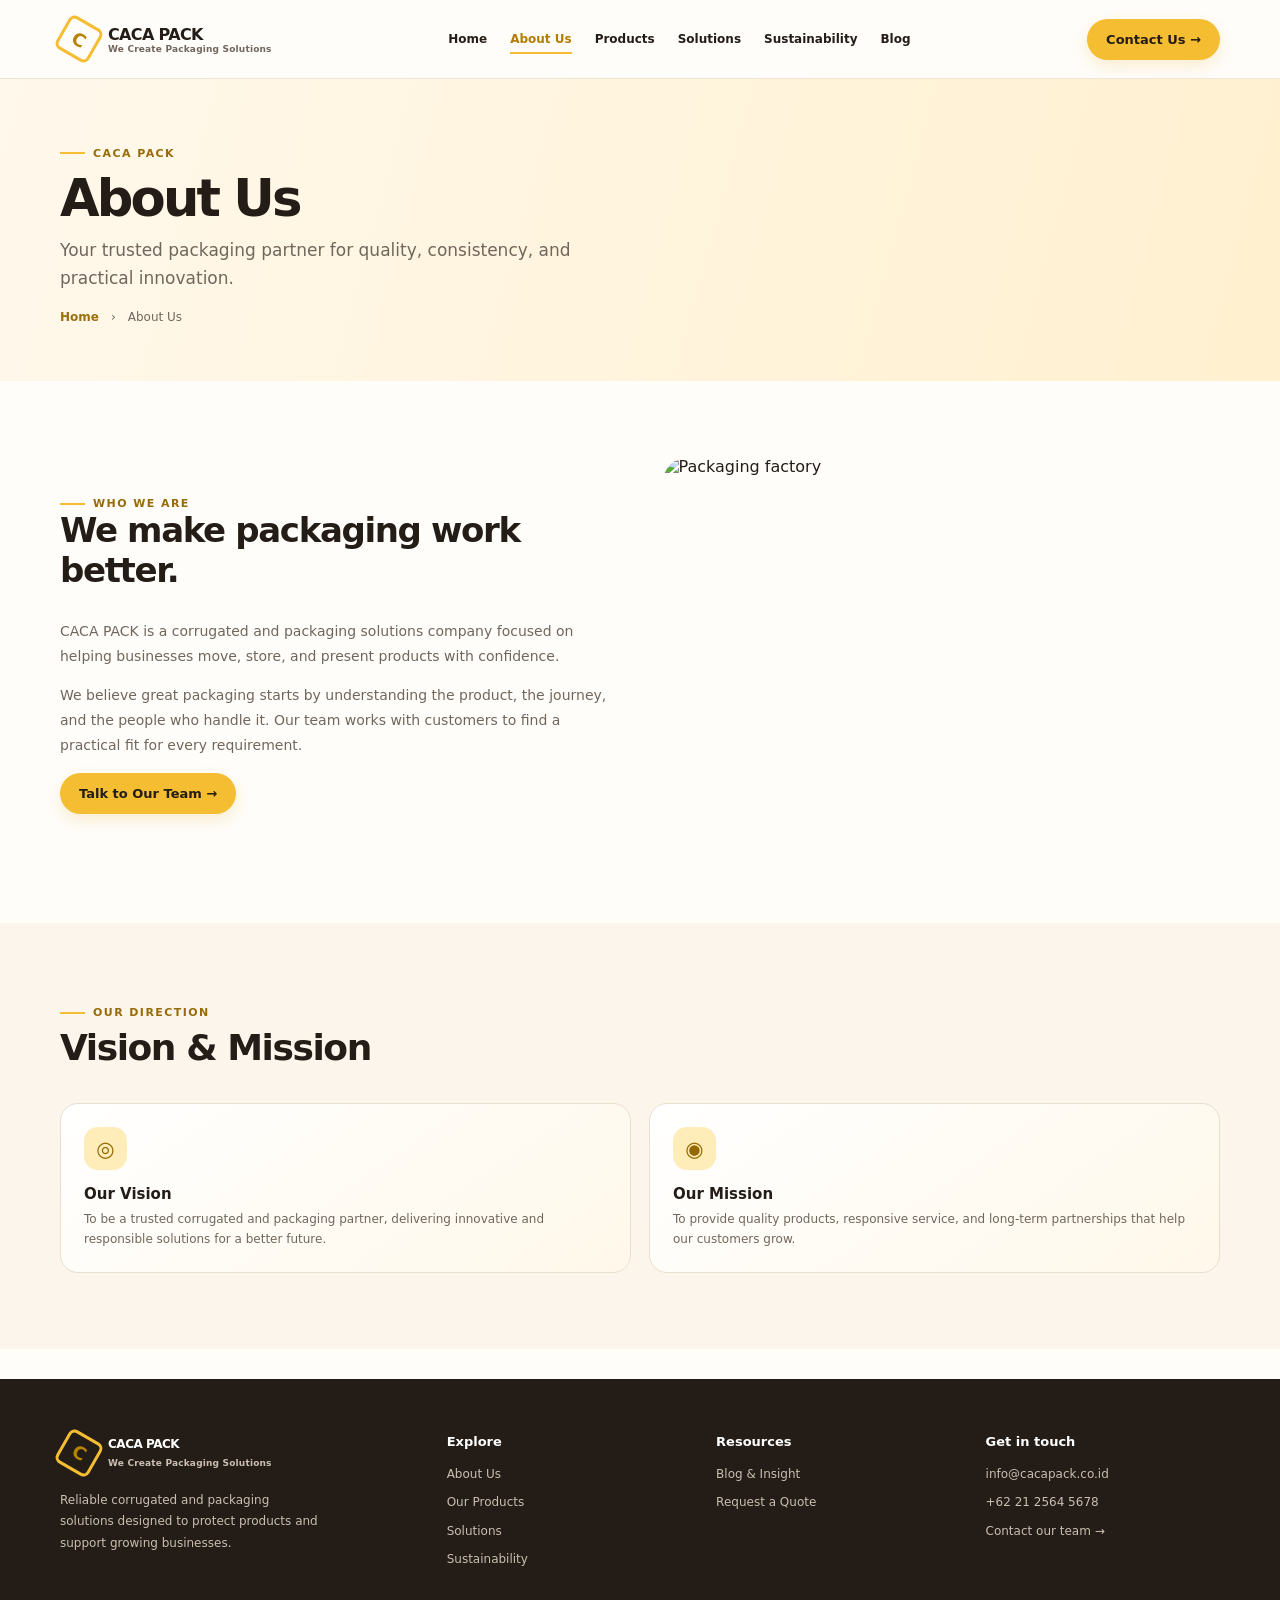
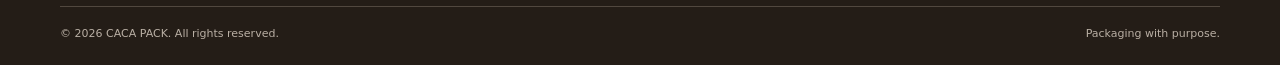
==== about.html @ b5a82221 "Add files via upload" ====
<!doctype html><html lang="en"><head><meta charset="utf-8"><meta name="viewport" content="width=device-width, initial-scale=1"><meta name="description" content="CACA PACK corrugated and packaging solutions"><title>About Us | CACA PACK</title><link rel="stylesheet" href="styles.css"></head><body><header><div class="container nav"><a class="brand" href="index.html"><span class="brand-mark">C</span><span>CACA PACK<small>We Create Packaging Solutions</small></span></a><button class="menu-toggle" aria-label="Open navigation" aria-expanded="false">☰</button><nav class="navlinks"><a href="index.html" class="">Home</a><a href="about.html" class="active">About Us</a><a href="products.html" class="">Products</a><a href="solutions.html" class="">Solutions</a><a href="sustainability.html" class="">Sustainability</a><a href="blog.html" class="">Blog</a></nav><a class="btn" href="contact.html">Contact Us →</a></div></header><section class="page-hero"><div class="container"><span class="eyebrow">CACA PACK</span><h1>About Us</h1><p class="lead">Your trusted packaging partner for quality, consistency, and practical innovation.</p><div class="crumb"><a href="index.html">Home</a>　›　About Us</div></div></section><main><section><div class="container split"><div class="copy"><span class="eyebrow">Who we are</span><h2>We make packaging work better.</h2><p>CACA PACK is a corrugated and packaging solutions company focused on helping businesses move, store, and present products with confidence.</p><p>We believe great packaging starts by understanding the product, the journey, and the people who handle it. Our team works with customers to find a practical fit for every requirement.</p><a class="btn" href="contact.html">Talk to Our Team →</a></div><div class="split-img"><img src="https://images.unsplash.com/photo-1567789884554-0b844b597180?auto=format&fit=crop&w=1100&q=85" alt="Packaging factory"></div></div></section><section style="background:var(--cream)"><div class="container"><div class="section-head"><div><span class="eyebrow">Our direction</span><h2>Vision & Mission</h2></div></div><div class="grid grid-2"><div class="icon-card"><div class="icon">◎</div><h3>Our Vision</h3><p>To be a trusted corrugated and packaging partner, delivering innovative and responsible solutions for a better future.</p></div><div class="icon-card"><div class="icon">◉</div><h3>Our Mission</h3><p>To provide quality products, responsive service, and long-term partnerships that help our customers grow.</p></div></div></div></section></main><footer><div class="container"><div class="footer-grid"><div><a class="brand" href="index.html"><span class="brand-mark">C</span><span style="color:white">CACA PACK<small style="color:#c9beb1">We Create Packaging Solutions</small></span></a><p style="max-width:260px;margin-top:18px">Reliable corrugated and packaging solutions designed to protect products and support growing businesses.</p></div><div><h4>Explore</h4><div class="footer-links"><a href="about.html">About Us</a><a href="products.html">Our Products</a><a href="solutions.html">Solutions</a><a href="sustainability.html">Sustainability</a></div></div><div><h4>Resources</h4><div class="footer-links"><a href="blog.html">Blog & Insight</a><a href="contact.html">Request a Quote</a></div></div><div><h4>Get in touch</h4><div class="footer-links"><a href="mailto:info@cacapack.co.id">info@cacapack.co.id</a><a href="tel:+622125645678">+62 21 2564 5678</a><a href="contact.html">Contact our team →</a></div></div></div><div class="copyright"><span>© <span data-year></span> CACA PACK. All rights reserved.</span><span>Packaging with purpose.</span></div></div></footer><script src="script.js"></script></body></html>
---- styles.css ----
:root{--ink:#241d17;--muted:#71665c;--gold:#f4bd32;--gold2:#ffe8a4;--cream:#fbf5eb;--line:#eadfce;--white:#fff;--shadow:0 14px 40px rgba(67,44,18,.09);--radius:22px}
*{box-sizing:border-box}html{scroll-behavior:smooth}body{margin:0;font-family:Inter,ui-sans-serif,system-ui,-apple-system,"Segoe UI",sans-serif;color:var(--ink);background:#fffdfa}a{color:inherit;text-decoration:none}img{max-width:100%;display:block}.container{width:min(1160px,calc(100% - 40px));margin:auto}
header{position:sticky;top:0;z-index:20;background:rgba(255,253,250,.92);backdrop-filter:blur(14px);border-bottom:1px solid rgba(234,223,206,.8)}
.nav{height:78px;display:flex;align-items:center;justify-content:space-between;gap:24px}.brand{display:flex;align-items:center;gap:10px;font-weight:850;letter-spacing:-.04em}.brand-mark{width:38px;height:38px;border:3px solid var(--gold);transform:rotate(30deg);border-radius:7px;display:grid;place-items:center;color:#b78300;font-size:18px}.brand small{display:block;font-size:9px;letter-spacing:.02em;color:var(--muted);font-weight:600}.navlinks{display:flex;align-items:center;gap:23px;font-size:12px;font-weight:700}.navlinks a{padding:10px 0;position:relative}.navlinks a.active,.navlinks a:hover{color:#b27d00}.navlinks a.active:after{content:"";height:2px;background:var(--gold);position:absolute;bottom:2px;left:0;right:0}.btn{display:inline-flex;align-items:center;justify-content:center;gap:9px;padding:13px 19px;border-radius:999px;background:var(--gold);font-size:13px;font-weight:800;border:0;cursor:pointer;transition:.2s;box-shadow:0 6px 16px rgba(220,158,13,.18)}.btn:hover{transform:translateY(-2px);background:#ffca45}.btn.dark{background:var(--ink);color:#fff}.btn.outline{background:#fff;border:1px solid var(--line);box-shadow:none}.menu-toggle{display:none;background:none;border:0;font-size:25px}
.hero{position:relative;overflow:hidden;background:linear-gradient(110deg,#fffaf1 0%,#fff5df 56%,#f8dfaa 100%);border-radius:0 0 30px 30px}.hero-grid{min-height:450px;display:grid;grid-template-columns:1.05fr .95fr;align-items:center;gap:25px;padding:65px 0}.eyebrow{display:inline-flex;gap:8px;align-items:center;color:#986b08;font-size:11px;font-weight:850;text-transform:uppercase;letter-spacing:.13em}.eyebrow:before{content:"";width:25px;height:2px;background:var(--gold)}h1,h2,h3,p{margin-top:0}h1{font-size:clamp(38px,5vw,64px);line-height:1.02;letter-spacing:-.055em;margin:18px 0}h1 span{color:#d99b0c}.lead{font-size:17px;line-height:1.65;color:var(--muted);max-width:550px}.hero-actions{display:flex;gap:12px;flex-wrap:wrap;margin-top:28px}.hero-image{height:365px;border-radius:28px;overflow:hidden;box-shadow:var(--shadow);position:relative}.hero-image img{width:100%;height:100%;object-fit:cover}.hero-image:after{content:"";position:absolute;inset:0;background:linear-gradient(0deg,rgba(39,24,5,.16),transparent 50%)}
.page-hero{background:linear-gradient(105deg,#fff8eb,#fff0cf);padding:60px 0 55px;position:relative;overflow:hidden}.page-hero .container{position:relative;z-index:1}.page-hero h1{font-size:clamp(34px,4vw,52px);margin:12px 0}.crumb{font-size:12px;color:var(--muted)}.crumb a{color:#9b700e;font-weight:700}
section{padding:76px 0}.section-head{display:flex;align-items:end;justify-content:space-between;gap:20px;margin-bottom:27px}.section-head h2{font-size:clamp(26px,3vw,36px);letter-spacing:-.04em;margin:8px 0}.section-head p{color:var(--muted);margin:0;max-width:520px;line-height:1.6;font-size:14px}.grid{display:grid;gap:18px}.grid-4{grid-template-columns:repeat(4,1fr)}.grid-3{grid-template-columns:repeat(3,1fr)}.grid-2{grid-template-columns:repeat(2,1fr)}
.card{background:#fff;border:1px solid var(--line);border-radius:var(--radius);overflow:hidden;box-shadow:0 5px 20px rgba(67,44,18,.045);transition:.22s}.card:hover{transform:translateY(-4px);box-shadow:var(--shadow)}.card-img{height:180px;background:var(--cream);overflow:hidden}.card-img img{width:100%;height:100%;object-fit:cover;transition:transform .4s}.card:hover .card-img img{transform:scale(1.04)}.card-body{padding:20px}.card h3{font-size:17px;margin:0 0 8px}.card p{font-size:13px;line-height:1.65;color:var(--muted);margin:0}.icon-card{padding:23px;background:linear-gradient(145deg,#fff,#fff8ea);border:1px solid var(--line);border-radius:18px}.icon{width:43px;height:43px;border-radius:14px;background:#ffedb9;color:#946800;display:grid;place-items:center;font-size:21px;margin-bottom:15px}.icon-card h3{font-size:15px;margin-bottom:7px}.icon-card p{font-size:12px;color:var(--muted);line-height:1.6;margin:0}
.split{display:grid;grid-template-columns:1fr 1fr;gap:45px;align-items:center}.split-img{height:390px;border-radius:25px;overflow:hidden}.split-img img{width:100%;height:100%;object-fit:cover}.copy p{color:var(--muted);line-height:1.8;font-size:14px}.copy h2{font-size:34px;letter-spacing:-.04em}.feature-strip{background:linear-gradient(90deg,#fff7e6,#ffedc2);border:1px solid #f3dfb4;border-radius:22px;padding:23px;display:flex;align-items:center;justify-content:space-between;gap:20px;margin-top:28px}.feature-strip strong{font-size:16px}.feature-strip p{margin:5px 0 0;color:var(--muted);font-size:12px}
.pill{display:inline-block;padding:7px 11px;background:#fff1c9;color:#8b650c;border-radius:99px;font-size:10px;font-weight:800;letter-spacing:.04em}.check-list{display:grid;gap:15px;margin-top:24px}.check{display:flex;align-items:center;gap:12px;font-weight:750;font-size:14px}.check .icon{margin:0;width:38px;height:38px;flex:none}
.article-date{font-size:11px;color:#a57913;font-weight:800}.article-link{display:inline-flex;margin-top:15px;font-size:12px;font-weight:800;color:#a57913}
.form{display:grid;gap:13px}.form input,.form textarea,.form select{width:100%;border:1px solid var(--line);border-radius:12px;padding:14px 15px;font:inherit;font-size:13px;background:#fffdfa;outline:none}.form input:focus,.form textarea:focus{border-color:#dba51e;box-shadow:0 0 0 3px rgba(244,189,50,.15)}.form textarea{min-height:130px;resize:vertical}.form-note{font-size:12px;color:var(--muted);min-height:18px}
footer{background:#241d17;color:#fff;padding:55px 0 25px;margin-top:30px}.footer-grid{display:grid;grid-template-columns:1.5fr 1fr 1fr 1fr;gap:35px}.footer-grid p,.footer-grid a{color:#c9beb1;font-size:12px;line-height:1.8}.footer-grid h4{font-size:13px;margin:0 0 15px}.footer-links{display:grid;gap:7px}.copyright{border-top:1px solid #51483f;margin-top:35px;padding-top:20px;color:#b9afa4;font-size:11px;display:flex;justify-content:space-between;gap:20px}
.notice{padding:15px 18px;background:#fff8e7;border:1px solid #f2dfb3;border-radius:14px;color:#73530b;font-size:12px;line-height:1.6}
@media(max-width:900px){.navlinks{gap:13px}.grid-4{grid-template-columns:repeat(2,1fr)}.footer-grid{grid-template-columns:repeat(2,1fr)}}
@media(max-width:700px){.container{width:min(100% - 30px,560px)}.nav{height:68px}.menu-toggle{display:block}.navlinks{display:none;position:absolute;top:68px;left:0;right:0;padding:18px 22px 24px;background:#fffdfa;border-bottom:1px solid var(--line);box-shadow:var(--shadow);flex-direction:column;align-items:stretch;gap:5px}.navlinks.open{display:flex}.navlinks a{padding:11px 4px}.navlinks a.active:after{display:none}.nav .btn{display:none}.hero-grid{grid-template-columns:1fr;padding:48px 0 35px;gap:28px}.hero-image{height:260px}.lead{font-size:15px}.page-hero{padding:45px 0}.section-head{align-items:start;flex-direction:column}.split{grid-template-columns:1fr;gap:25px}.split-img{height:270px}.grid-3,.grid-2{grid-template-columns:1fr}.grid-4{gap:12px}.card-img{height:145px}.card-body{padding:15px}.feature-strip{align-items:flex-start;flex-direction:column}.footer-grid{grid-template-columns:1fr 1fr;gap:25px}.copyright{flex-direction:column}.copy h2{font-size:29px}}
@media(max-width:420px){.grid-4{grid-template-columns:1fr 1fr}.footer-grid{grid-template-columns:1fr 1fr}h1{font-size:39px}}
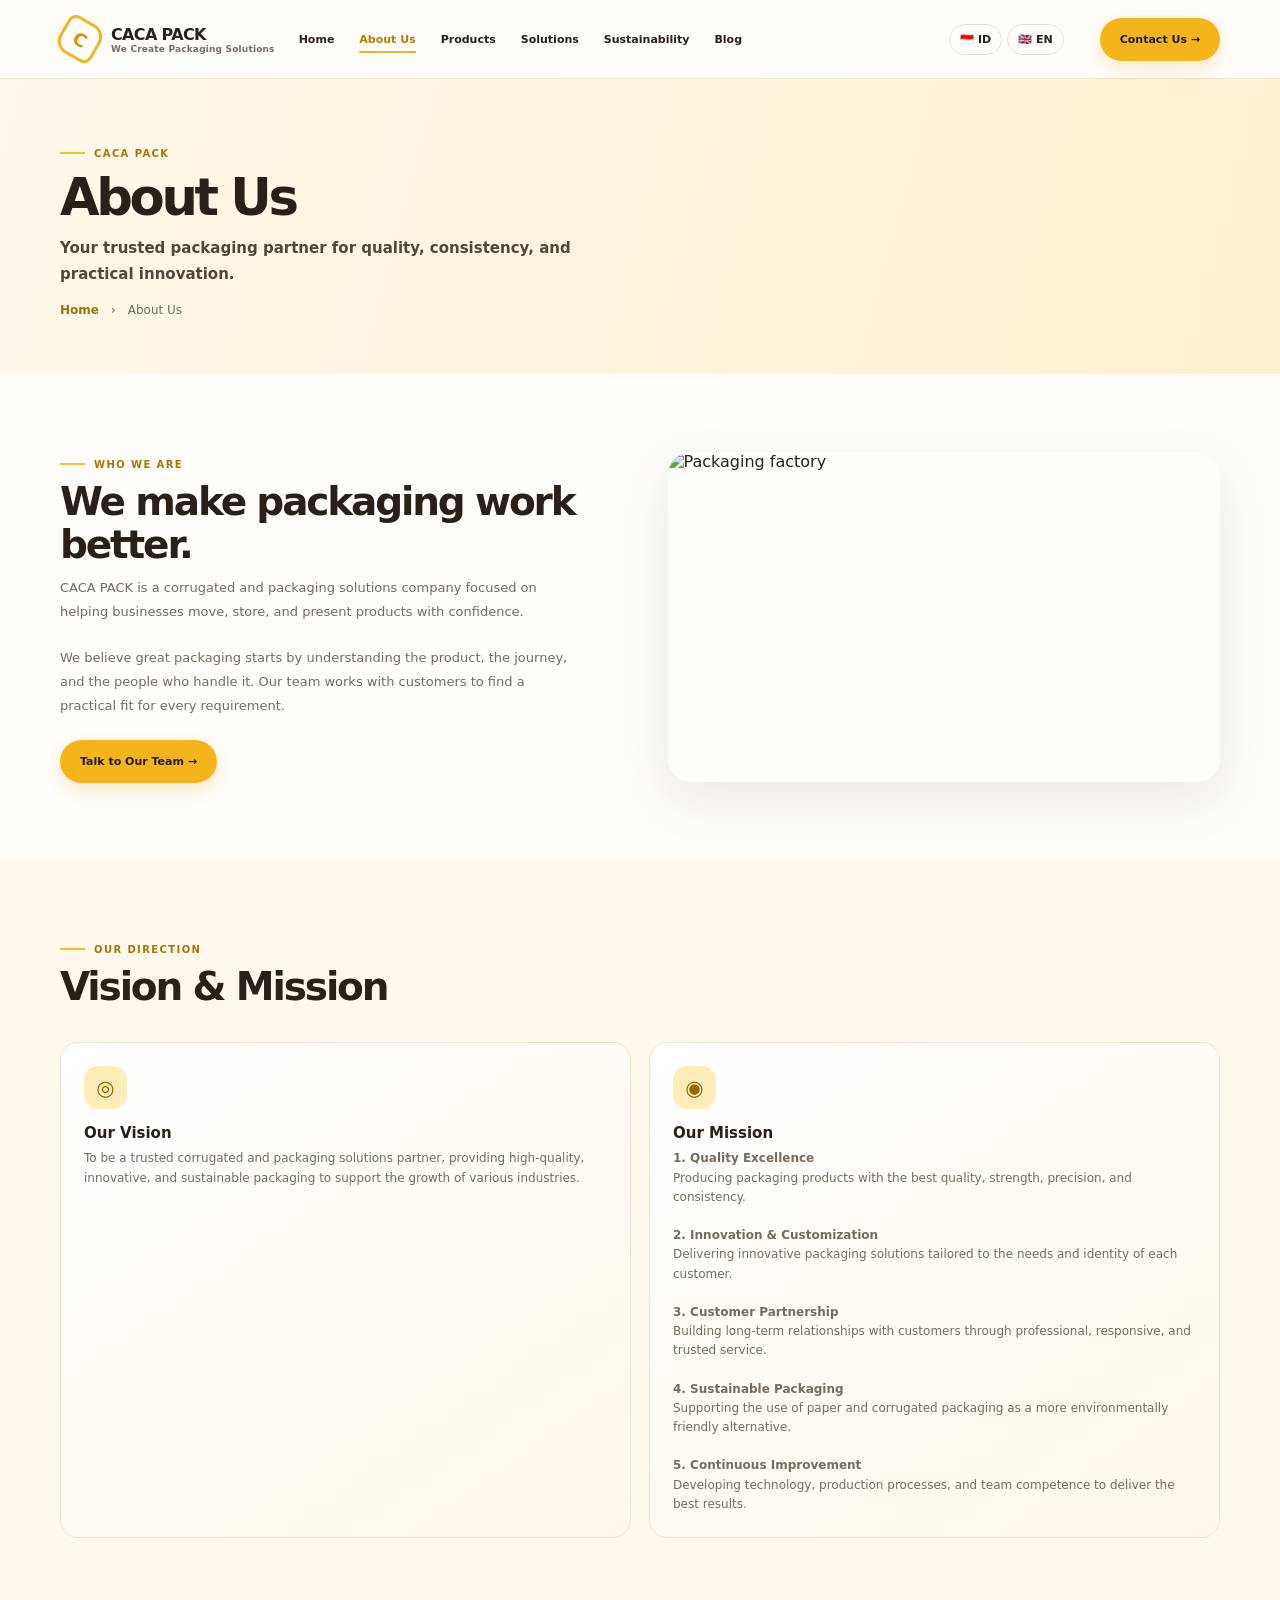
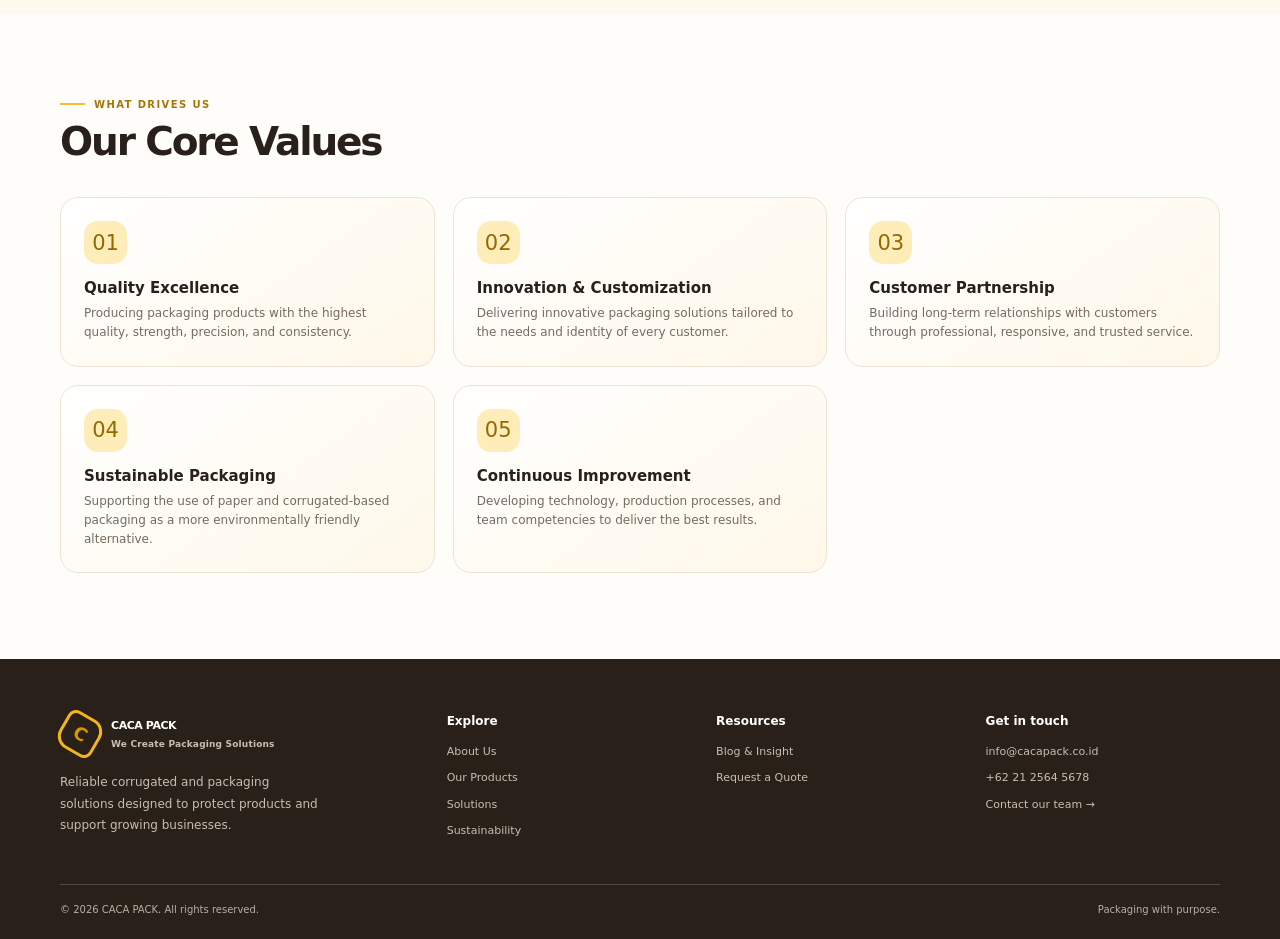
==== commit 15dd85fd: "Add files via upload" ====
--- a/about.html
+++ b/about.html
@@ -1 +1,181 @@
-<!doctype html><html lang="en"><head><meta charset="utf-8"><meta name="viewport" content="width=device-width, initial-scale=1"><meta name="description" content="CACA PACK corrugated and packaging solutions"><title>About Us | CACA PACK</title><link rel="stylesheet" href="styles.css"></head><body><header><div class="container nav"><a class="brand" href="index.html"><span class="brand-mark">C</span><span>CACA PACK<small>We Create Packaging Solutions</small></span></a><button class="menu-toggle" aria-label="Open navigation" aria-expanded="false">☰</button><nav class="navlinks"><a href="index.html" class="">Home</a><a href="about.html" class="active">About Us</a><a href="products.html" class="">Products</a><a href="solutions.html" class="">Solutions</a><a href="sustainability.html" class="">Sustainability</a><a href="blog.html" class="">Blog</a></nav><a class="btn" href="contact.html">Contact Us →</a></div></header><section class="page-hero"><div class="container"><span class="eyebrow">CACA PACK</span><h1>About Us</h1><p class="lead">Your trusted packaging partner for quality, consistency, and practical innovation.</p><div class="crumb"><a href="index.html">Home</a>　›　About Us</div></div></section><main><section><div class="container split"><div class="copy"><span class="eyebrow">Who we are</span><h2>We make packaging work better.</h2><p>CACA PACK is a corrugated and packaging solutions company focused on helping businesses move, store, and present products with confidence.</p><p>We believe great packaging starts by understanding the product, the journey, and the people who handle it. Our team works with customers to find a practical fit for every requirement.</p><a class="btn" href="contact.html">Talk to Our Team →</a></div><div class="split-img"><img src="https://images.unsplash.com/photo-1567789884554-0b844b597180?auto=format&fit=crop&w=1100&q=85" alt="Packaging factory"></div></div></section><section style="background:var(--cream)"><div class="container"><div class="section-head"><div><span class="eyebrow">Our direction</span><h2>Vision & Mission</h2></div></div><div class="grid grid-2"><div class="icon-card"><div class="icon">◎</div><h3>Our Vision</h3><p>To be a trusted corrugated and packaging partner, delivering innovative and responsible solutions for a better future.</p></div><div class="icon-card"><div class="icon">◉</div><h3>Our Mission</h3><p>To provide quality products, responsive service, and long-term partnerships that help our customers grow.</p></div></div></div></section></main><footer><div class="container"><div class="footer-grid"><div><a class="brand" href="index.html"><span class="brand-mark">C</span><span style="color:white">CACA PACK<small style="color:#c9beb1">We Create Packaging Solutions</small></span></a><p style="max-width:260px;margin-top:18px">Reliable corrugated and packaging solutions designed to protect products and support growing businesses.</p></div><div><h4>Explore</h4><div class="footer-links"><a href="about.html">About Us</a><a href="products.html">Our Products</a><a href="solutions.html">Solutions</a><a href="sustainability.html">Sustainability</a></div></div><div><h4>Resources</h4><div class="footer-links"><a href="blog.html">Blog & Insight</a><a href="contact.html">Request a Quote</a></div></div><div><h4>Get in touch</h4><div class="footer-links"><a href="mailto:info@cacapack.co.id">info@cacapack.co.id</a><a href="tel:+622125645678">+62 21 2564 5678</a><a href="contact.html">Contact our team →</a></div></div></div><div class="copyright"><span>© <span data-year></span> CACA PACK. All rights reserved.</span><span>Packaging with purpose.</span></div></div></footer><script src="script.js"></script></body></html>+<!doctype html>
+<html lang="en">
+<head>
+  <meta charset="utf-8">
+  <meta name="viewport" content="width=device-width, initial-scale=1">
+  <meta name="description" content="CACA PACK corrugated and packaging solutions">
+  <title>About Us | CACA PACK</title>
+  <link rel="stylesheet" href="styles.css">
+</head>
+<body>
+  <header>
+    <div class="container nav">
+      <a class="brand" href="index.html">
+        <span class="brand-mark">C</span>
+        <span>
+          CACA PACK
+          <small>We Create Packaging Solutions</small>
+        </span>
+      </a>
+      <button class="menu-toggle" aria-label="Open navigation" aria-expanded="false">☰</button>
+      <nav class="navlinks">
+        <a href="index.html" class="">Home</a>
+        <a href="about.html" class="active">About Us</a>
+        <a href="products.html" class="">Products</a>
+        <a href="solutions.html" class="">Solutions</a>
+        <a href="sustainability.html" class="">Sustainability</a>
+        <a href="blog.html" class="">Blog</a>
+      </nav>
+      <a class="btn" href="contact.html">Contact Us →</a>
+    </div>
+  </header>
+
+  <section class="page-hero">
+    <div class="container">
+      <span class="eyebrow">CACA PACK</span>
+      <h1>About Us</h1>
+      <p class="lead">Your trusted packaging partner for quality, consistency, and practical innovation.</p>
+      <div class="crumb">
+        <a href="index.html">Home</a>　›　About Us
+      </div>
+    </div>
+  </section>
+
+  <main>
+    <section>
+      <div class="container split">
+        <div class="copy">
+          <span class="eyebrow">Who we are</span>
+          <h2>We make packaging work better.</h2>
+          <p>CACA PACK is a corrugated and packaging solutions company focused on helping businesses move, store, and present products with confidence.</p>
+          <p>We believe great packaging starts by understanding the product, the journey, and the people who handle it. Our team works with customers to find a practical fit for every requirement.</p>
+          <a class="btn" href="contact.html">Talk to Our Team →</a>
+        </div>
+        <div class="split-img">
+          <img src="https://images.unsplash.com/photo-1567789884554-0b844b597180?auto=format&fit=crop&w=1100&q=85" alt="Packaging factory">
+        </div>
+      </div>
+    </section>
+
+    <section style="background:var(--cream)">
+      <div class="container">
+        <div class="section-head">
+          <div>
+            <span class="eyebrow">Our direction</span>
+            <h2>Vision & Mission</h2>
+          </div>
+        </div>
+        <div class="grid grid-2">
+          <div class="icon-card">
+            <div class="icon">◎</div>
+            <h3>Our Vision</h3>
+            <p>To be a trusted corrugated and packaging solutions partner, providing high-quality, innovative, and sustainable packaging to support the growth of various industries.</p>
+          </div>
+          <div class="icon-card">
+            <div class="icon">◉</div>
+            <h3>Our Mission</h3>
+            <p>
+            <strong>1. Quality Excellence</strong><br>
+            Producing packaging products with the best quality, strength, precision, and consistency.<br><br>
+            <strong>2. Innovation & Customization</strong><br>
+            Delivering innovative packaging solutions tailored to the needs and identity of each customer.<br><br>
+            <strong>3. Customer Partnership</strong><br>
+            Building long-term relationships with customers through professional, responsive, and trusted service.<br><br>
+            <strong>4. Sustainable Packaging</strong><br>
+            Supporting the use of paper and corrugated packaging as a more environmentally friendly alternative.<br><br>
+            <strong>5. Continuous Improvement</strong><br>
+            Developing technology, production processes, and team competence to deliver the best results.
+            </p>
+          </div>
+        </div>
+      </div>
+    </section>
+
+    <section>
+      <div class="container">
+        <div class="section-head">
+          <div>
+            <span class="eyebrow">What drives us</span>
+            <h2>Our Core Values</h2>
+          </div>
+        </div>
+        <div class="grid grid-3">
+          <div class="icon-card">
+            <div class="icon">01</div>
+            <h3>Quality Excellence</h3>
+            <p>Producing packaging products with the highest quality, strength, precision, and consistency.</p>
+          </div>
+          <div class="icon-card">
+            <div class="icon">02</div>
+            <h3>Innovation & Customization</h3>
+            <p>Delivering innovative packaging solutions tailored to the needs and identity of every customer.</p>
+          </div>
+          <div class="icon-card">
+            <div class="icon">03</div>
+            <h3>Customer Partnership</h3>
+            <p>Building long-term relationships with customers through professional, responsive, and trusted service.</p>
+          </div>
+          <div class="icon-card">
+            <div class="icon">04</div>
+            <h3>Sustainable Packaging</h3>
+            <p>Supporting the use of paper and corrugated-based packaging as a more environmentally friendly alternative.</p>
+          </div>
+          <div class="icon-card">
+            <div class="icon">05</div>
+            <h3>Continuous Improvement</h3>
+            <p>Developing technology, production processes, and team competencies to deliver the best results.</p>
+          </div>
+        </div>
+      </div>
+    </section>
+  </main>
+
+  <footer>
+    <div class="container">
+      <div class="footer-grid">
+        <div>
+          <a class="brand" href="index.html">
+            <span class="brand-mark">C</span>
+            <span style="color:white">
+              CACA PACK
+              <small style="color:#c9beb1">We Create Packaging Solutions</small>
+            </span>
+          </a>
+          <p style="max-width:260px;margin-top:18px">Reliable corrugated and packaging solutions designed to protect products and support growing businesses.</p>
+        </div>
+        <div>
+          <h4>Explore</h4>
+          <div class="footer-links">
+            <a href="about.html">About Us</a>
+            <a href="products.html">Our Products</a>
+            <a href="solutions.html">Solutions</a>
+            <a href="sustainability.html">Sustainability</a>
+          </div>
+        </div>
+        <div>
+          <h4>Resources</h4>
+          <div class="footer-links">
+            <a href="blog.html">Blog & Insight</a>
+            <a href="contact.html">Request a Quote</a>
+          </div>
+        </div>
+        <div>
+          <h4>Get in touch</h4>
+          <div class="footer-links">
+            <a href="mailto:info@cacapack.co.id">info@cacapack.co.id</a>
+            <a href="tel:+622125645678">+62 21 2564 5678</a>
+            <a href="contact.html">Contact our team →</a>
+          </div>
+        </div>
+      </div>
+      <div class="copyright">
+        <span>© <span data-year></span> CACA PACK. All rights reserved.</span>
+        <span>Packaging with purpose.</span>
+      </div>
+    </div>
+  </footer>
+
+  <script src="script.js"></script>
+  <script src="language.js"></script>
+</body>
+</html>
--- a/styles.css
+++ b/styles.css
@@ -16,3 +16,217 @@
 @media(max-width:900px){.navlinks{gap:13px}.grid-4{grid-template-columns:repeat(2,1fr)}.footer-grid{grid-template-columns:repeat(2,1fr)}}
 @media(max-width:700px){.container{width:min(100% - 30px,560px)}.nav{height:68px}.menu-toggle{display:block}.navlinks{display:none;position:absolute;top:68px;left:0;right:0;padding:18px 22px 24px;background:#fffdfa;border-bottom:1px solid var(--line);box-shadow:var(--shadow);flex-direction:column;align-items:stretch;gap:5px}.navlinks.open{display:flex}.navlinks a{padding:11px 4px}.navlinks a.active:after{display:none}.nav .btn{display:none}.hero-grid{grid-template-columns:1fr;padding:48px 0 35px;gap:28px}.hero-image{height:260px}.lead{font-size:15px}.page-hero{padding:45px 0}.section-head{align-items:start;flex-direction:column}.split{grid-template-columns:1fr;gap:25px}.split-img{height:270px}.grid-3,.grid-2{grid-template-columns:1fr}.grid-4{gap:12px}.card-img{height:145px}.card-body{padding:15px}.feature-strip{align-items:flex-start;flex-direction:column}.footer-grid{grid-template-columns:1fr 1fr;gap:25px}.copyright{flex-direction:column}.copy h2{font-size:29px}}
 @media(max-width:420px){.grid-4{grid-template-columns:1fr 1fr}.footer-grid{grid-template-columns:1fr 1fr}h1{font-size:39px}}
+
+/* ===== CACA PACK HOMEPAGE REDESIGN ===== */
+ :root {
+  --ink: #282019;
+  --muted: #756b60;
+  --orange: #f3b51b;
+  --orange-deep: #d99500;
+  --cream: #fff8ec;
+  --paper: #fffdfa;
+  --line: #eee3d2;
+  --shadow: 0 18px 50px rgba(74, 49, 17, .10);
+  --radius: 22px;
+}
+* { box-sizing: border-box; }
+html { scroll-behavior: smooth; }
+body { margin: 0; color: var(--ink); background: var(--paper); font-family: "Plus Jakarta Sans", Inter, ui-sans-serif, system-ui, -apple-system, "Segoe UI", sans-serif; }
+a { color: inherit; text-decoration: none; }
+img { display: block; max-width: 100%; }
+.container { width: min(1160px, calc(100% - 48px)); margin: 0 auto; }
+.site-header { position: sticky; top: 0; z-index: 30; background: rgba(255,253,250,.94); backdrop-filter: blur(16px); border-bottom: 1px solid rgba(238,227,210,.8); }
+.nav { min-height: 78px; display: flex; align-items: center; justify-content: space-between; gap: 24px; }
+.brand { display: inline-flex; align-items: center; gap: 11px; flex-shrink: 0; }
+.brand-mark { width: 40px; height: 40px; display: grid; place-items: center; color: var(--orange-deep); border: 3px solid var(--orange); border-radius: 9px 14px 9px 14px; transform: rotate(30deg); font-size: 18px; font-weight: 900; }
+.brand-mark span { transform: rotate(-30deg); }
+.brand-name { font-size: 15px; line-height: 1.1; font-weight: 900; letter-spacing: -.06em; }
+.brand-name small { display: block; margin-top: 5px; color: var(--muted); font-size: 8px; letter-spacing: 0; font-weight: 600; }
+.navlinks { display: flex; align-items: center; gap: clamp(13px, 2vw, 25px); font-size: 11px; font-weight: 800; }
+.navlinks a { position: relative; padding: 12px 0; transition: color .2s; }
+.navlinks a:hover, .navlinks a.active { color: #b67b00; }
+.navlinks a.active:after { content: ""; position: absolute; height: 2px; left: 0; right: 0; bottom: 5px; background: var(--orange); border-radius: 4px; }
+.btn { display: inline-flex; align-items: center; justify-content: center; gap: 13px; min-height: 43px; padding: 0 20px; border: 0; border-radius: 999px; background: var(--orange); color: #211a10; font-size: 11px; font-weight: 900; box-shadow: 0 7px 18px rgba(216,153,12,.20); transition: transform .2s, background .2s, box-shadow .2s; }
+.btn:hover { transform: translateY(-3px); background: #ffc83e; box-shadow: 0 10px 22px rgba(216,153,12,.25); }
+.btn span { font-size: 16px; line-height: 1; }
+.menu-toggle { display: none; border: 0; background: transparent; color: var(--ink); font-size: 25px; cursor: pointer; }
+.hero { position: relative; overflow: hidden; isolation: isolate; background: linear-gradient(115deg, #fffaf2 0%, #fff4df 54%, #f9dfaa 100%); }
+.hero-grid { min-height: 510px; display: grid; grid-template-columns: 1.03fr .97fr; align-items: center; gap: 25px; padding-top: 48px; padding-bottom: 55px; position: relative; z-index: 2; }
+.hero-copy { padding: 10px 0 20px; position: relative; z-index: 2; }
+.eyebrow { display: inline-flex; align-items: center; gap: 9px; color: #a87508; font-size: 10px; font-weight: 900; text-transform: uppercase; letter-spacing: .14em; }
+.eyebrow i { display: inline-block; width: 23px; height: 2px; background: var(--orange); border-radius: 5px; }
+h1, h2, h3, p { margin-top: 0; }
+h1 { margin: 19px 0 17px; font-size: clamp(40px, 5.2vw, 66px); line-height: 1.02; letter-spacing: -.065em; font-weight: 900; }
+h1 span, h2 span { color: #d99b0b; }
+.lead { max-width: 520px; margin-bottom: 15px; color: #51463b; font-size: 15px; line-height: 1.75; font-weight: 600; }
+.product-line { color: #66594b; font-size: 12px; line-height: 1.8; font-weight: 700; }
+.product-line b { color: #d79a0c; padding: 0 3px; }
+.hero-actions { display: flex; align-items: center; gap: 22px; flex-wrap: wrap; margin-top: 25px; }
+.text-link { display: inline-flex; align-items: center; gap: 9px; font-size: 11px; font-weight: 800; }
+.play-icon { width: 34px; height: 34px; display: grid; place-items: center; border: 1px solid var(--orange); border-radius: 50%; color: #bd8500; font-size: 10px; padding-left: 2px; background: rgba(255,255,255,.6); }
+.hero-note { display: flex; align-items: center; gap: 8px; margin-top: 29px; color: #8a7965; font-size: 10px; font-weight: 700; }
+.note-mark { display: grid; place-items: center; width: 19px; height: 19px; border-radius: 50%; color: #765300; background: #ffe5a0; }
+.hero-visual { height: 405px; position: relative; align-self: center; }
+.hero-image-frame { position: absolute; inset: 0 0 0 0; overflow: hidden; border-radius: 48% 22px 22px 22px; box-shadow: var(--shadow); background: #e9c88c; }
+.hero-image-frame:after { content: ""; position: absolute; inset: 0; background: linear-gradient(90deg, rgba(255,242,213,.2), transparent 50%), linear-gradient(0deg, rgba(80,49,10,.13), transparent 45%); }
+.hero-image-frame img { width: 100%; height: 100%; object-fit: cover; }
+.hero-sticker { position: absolute; right: 20px; top: 22px; width: 84px; height: 84px; display: flex; flex-direction: column; justify-content: center; align-items: center; border-radius: 50%; background: var(--orange); color: #2a2115; transform: rotate(9deg); box-shadow: 0 9px 25px rgba(117,76,0,.16); }
+.hero-sticker strong { font-size: 19px; font-weight: 900; letter-spacing: -.06em; }
+.hero-sticker span { font-size: 8px; font-weight: 800; }
+.hero-floating-card { position: absolute; left: -25px; bottom: 25px; display: flex; align-items: center; gap: 12px; padding: 13px 17px; background: rgba(255,255,255,.94); border: 1px solid rgba(255,255,255,.8); border-radius: 15px; box-shadow: var(--shadow); }
+.floating-icon { display: grid; place-items: center; width: 38px; height: 38px; border-radius: 12px; color: #936600; background: #fff0c8; font-size: 22px; }
+.hero-floating-card strong, .hero-floating-card small { display: block; }
+.hero-floating-card strong { font-size: 10px; }
+.hero-floating-card small { margin-top: 4px; color: var(--muted); font-size: 9px; }
+.hero-glow { position: absolute; z-index: -1; border-radius: 50%; background: rgba(255,196,54,.25); filter: blur(2px); }
+.hero-glow-one { width: 370px; height: 370px; right: -80px; top: -190px; }
+.hero-glow-two { width: 250px; height: 250px; left: 38%; bottom: -205px; }
+.benefits-section { position: relative; z-index: 3; padding: 0 0 42px; margin-top: -12px; }
+.benefits-grid { display: grid; grid-template-columns: repeat(4,1fr); gap: 13px; }
+.benefit { display: flex; align-items: center; gap: 12px; padding: 17px 16px; border: 1px solid #f0e5d4; border-radius: 15px; background: rgba(255,255,255,.94); box-shadow: 0 8px 25px rgba(74,49,17,.055); }
+.benefit-icon { flex: 0 0 39px; width: 39px; height: 39px; display: grid; place-items: center; border-radius: 50%; background: #fff0c9; color: #9c6e08; font-size: 21px; }
+.benefit h3 { margin: 0 0 4px; font-size: 11px; font-weight: 900; }
+.benefit p { margin: 0; color: var(--muted); font-size: 9px; line-height: 1.4; }
+.products-section { padding: 43px 0 70px; }
+.section-head { display: flex; justify-content: space-between; align-items: end; gap: 25px; margin-bottom: 25px; }
+.section-head h2, .copy h2 { margin: 10px 0 9px; font-size: clamp(27px, 3.3vw, 39px); line-height: 1.12; letter-spacing: -.055em; font-weight: 900; }
+.section-head p { margin: 0; max-width: 560px; color: var(--muted); font-size: 12px; line-height: 1.7; }
+.article-link { display: inline-flex; align-items: center; gap: 8px; flex-shrink: 0; color: #a87508; font-size: 11px; font-weight: 900; }
+.article-link span { font-size: 16px; }
+.product-grid { display: grid; grid-template-columns: repeat(6,1fr); gap: 13px; }
+.product-card { min-width: 0; overflow: hidden; border: 1px solid var(--line); border-radius: 17px; background: #fff; box-shadow: 0 5px 18px rgba(74,49,17,.035); transition: transform .22s, box-shadow .22s; }
+.product-card:hover { transform: translateY(-5px); box-shadow: var(--shadow); }
+.product-photo { height: 135px; position: relative; overflow: hidden; background: #f7eddd; }
+.product-photo img { width: 100%; height: 100%; object-fit: cover; transition: transform .4s; }
+.product-card:hover .product-photo img { transform: scale(1.06); }
+.product-arrow { position: absolute; right: 9px; top: 9px; width: 25px; height: 25px; display: grid; place-items: center; border-radius: 50%; background: rgba(255,255,255,.9); color: #9c6e08; font-size: 13px; opacity: 0; transition: opacity .2s; }
+.product-card:hover .product-arrow { opacity: 1; }
+.product-info { padding: 13px 12px 15px; }
+.product-info h3 { margin: 0 0 6px; font-size: 11px; line-height: 1.35; font-weight: 900; }
+.product-info p { margin: 0; color: var(--muted); font-size: 9px; line-height: 1.55; }
+.product-more { display: flex; align-items: center; justify-content: center; gap: 10px; margin-top: 17px; color: var(--muted); font-size: 10px; }
+.product-more span { color: var(--orange-deep); font-size: 24px; font-weight: 500; }
+.product-more strong { color: var(--ink); }
+.product-more a { color: #a87508; font-weight: 900; text-decoration: underline; text-underline-offset: 3px; }
+.grow-section { padding: 0 0 65px; }
+.grow-banner { display: grid; grid-template-columns: 1fr 1.5fr auto; align-items: center; gap: 25px; min-height: 145px; padding: 16px 22px 16px 16px; overflow: hidden; border: 1px solid #f0dfbd; border-radius: 22px; background: linear-gradient(100deg,#fff2d4,#fff9ee 65%,#f8e4bb); }
+.grow-photo { height: 112px; overflow: hidden; border-radius: 14px; }
+.grow-photo img { width: 100%; height: 100%; object-fit: cover; }
+.grow-copy h2 { margin: 7px 0 5px; font-size: 27px; letter-spacing: -.055em; font-weight: 900; }
+.grow-copy p { margin: 0; color: var(--muted); font-size: 11px; line-height: 1.6; }
+.about-preview { padding: 25px 0 80px; }
+.split { display: grid; grid-template-columns: 1fr 1fr; gap: 55px; align-items: center; }
+.split-img { height: 330px; overflow: hidden; border-radius: 23px; box-shadow: var(--shadow); }
+.split-img img { width: 100%; height: 100%; object-fit: cover; }
+.copy p { max-width: 520px; margin: 0 0 22px; color: var(--muted); font-size: 13px; line-height: 1.85; }
+footer { margin-top: 10px; padding: 55px 0 24px; background: #282019; color: #fff; }
+.footer-grid { display: grid; grid-template-columns: 1.5fr 1fr 1fr 1fr; gap: 35px; }
+.footer-brand .brand-name { color: #fff; }
+.footer-brand .brand-name small { color: #c9beb1; }
+.footer-intro, .footer-grid a { color: #c9beb1; font-size: 11px; line-height: 1.85; }
+.footer-intro { max-width: 270px; margin: 17px 0 0; }
+.footer-grid h4 { margin: 0 0 14px; font-size: 12px; }
+.footer-links { display: grid; gap: 6px; }
+.footer-links a:hover { color: var(--orange); }
+.copyright { display: flex; justify-content: space-between; gap: 20px; margin-top: 35px; padding-top: 19px; border-top: 1px solid #51483f; color: #b9afa4; font-size: 10px; }
+@media (max-width: 980px) {
+  .navlinks { gap: 13px; font-size: 10px; }
+  .nav { gap: 15px; }
+  .nav-cta { padding: 0 14px; }
+  .product-grid { grid-template-columns: repeat(3,1fr); }
+  .product-photo { height: 160px; }
+  .benefit { padding: 14px 11px; }
+  .grow-banner { grid-template-columns: .8fr 1.5fr auto; gap: 17px; }
+}
+@media (max-width: 720px) {
+  .container { width: min(100% - 32px, 560px); }
+  .nav { min-height: 68px; }
+  .menu-toggle { display: block; margin-left: auto; }
+  .navlinks { display: none; position: absolute; top: 68px; left: 0; right: 0; padding: 14px 22px 20px; background: #fffdfa; border-bottom: 1px solid var(--line); box-shadow: var(--shadow); flex-direction: column; align-items: stretch; gap: 2px; }
+  .navlinks.open { display: flex; }
+  .navlinks a { padding: 12px 4px; }
+  .navlinks a.active:after { display: none; }
+  .nav-cta { display: none; }
+  .hero-grid { grid-template-columns: 1fr; gap: 22px; padding-top: 42px; padding-bottom: 40px; }
+  .hero-copy { padding-bottom: 0; }
+  h1 { font-size: clamp(39px, 10vw, 54px); }
+  .lead { font-size: 14px; }
+  .hero-visual { height: 300px; margin: 0 0 0 15px; }
+  .hero-image-frame { border-radius: 120px 18px 18px 18px; }
+  .hero-floating-card { left: -15px; bottom: 15px; }
+  .hero-sticker { width: 68px; height: 68px; }
+  .hero-sticker strong { font-size: 16px; }
+  .benefits-section { margin-top: 0; padding: 18px 0 25px; }
+  .benefits-grid { grid-template-columns: repeat(2,1fr); gap: 9px; }
+  .benefit { padding: 12px 10px; gap: 9px; }
+  .benefit-icon { width: 34px; height: 34px; flex-basis: 34px; font-size: 18px; }
+  .benefit h3 { font-size: 10px; }
+  .benefit p { font-size: 8px; }
+  .products-section { padding: 35px 0 48px; }
+  .section-head { align-items: flex-start; flex-direction: column; gap: 12px; }
+  .section-head h2, .copy h2 { font-size: 30px; }
+  .product-grid { grid-template-columns: repeat(2,1fr); gap: 10px; }
+  .product-photo { height: 145px; }
+  .product-info { padding: 12px 10px; }
+  .product-more { flex-wrap: wrap; }
+  .grow-section { padding-bottom: 45px; }
+  .grow-banner { grid-template-columns: 1fr; padding: 14px; gap: 15px; }
+  .grow-photo { height: 150px; }
+  .grow-copy h2 { font-size: 25px; }
+  .grow-banner .btn { justify-self: start; }
+  .about-preview { padding: 15px 0 55px; }
+  .split { grid-template-columns: 1fr; gap: 25px; }
+  .split-img { height: 240px; }
+  .footer-grid { grid-template-columns: repeat(2,1fr); gap: 28px 20px; }
+  .copyright { flex-direction: column; gap: 8px; }
+}
+@media (max-width: 390px) {
+  .brand-name { font-size: 13px; }
+  .brand-mark { width: 35px; height: 35px; }
+  .hero-actions { gap: 14px; }
+  .hero-actions .btn { padding: 0 15px; }
+  .product-photo { height: 125px; }
+  .footer-grid { grid-template-columns: 1fr 1fr; }
+}
+
+
+/* ===== PRODUCT ADD / UPLOAD FEATURE ===== */
+.product-actions{display:flex;align-items:center;justify-content:space-between;gap:20px;margin-top:20px}
+.add-product-trigger{display:flex;align-items:center;gap:10px;padding:7px 15px 7px 7px;border:1px dashed #d9a21e;border-radius:999px;background:#fffaf0;color:#7d5907;cursor:pointer;font:inherit;transition:.2s}
+.add-product-trigger:hover{background:#fff0c9;border-style:solid;transform:translateY(-2px)}
+.plus-symbol{width:38px;height:38px;display:grid;place-items:center;border-radius:50%;background:var(--orange);color:#241d17;font-size:27px;line-height:1;font-weight:500}
+.add-label{font-size:11px;font-weight:900}
+.product-more{margin-top:0}
+.product-more a{display:inline-flex;align-items:center;gap:6px}
+.product-more a span{font-size:15px}
+.product-card.user-added{position:relative}
+.remove-user-product{position:absolute;z-index:2;right:8px;top:8px;width:29px;height:29px;display:grid;place-items:center;border:0;border-radius:50%;background:rgba(255,255,255,.95);color:#8b2c20;font-size:17px;cursor:pointer;box-shadow:0 2px 8px rgba(0,0,0,.12)}
+.product-dialog{width:min(500px,calc(100% - 28px));max-width:none;max-height:min(90vh,800px);padding:0;border:1px solid #eee1cd;border-radius:22px;background:#fffdfa;color:var(--ink);box-shadow:0 25px 90px rgba(35,25,12,.28)}
+.product-dialog::backdrop{background:rgba(35,27,18,.55);backdrop-filter:blur(3px)}
+.product-form{padding:27px}
+.dialog-heading{display:flex;justify-content:space-between;gap:15px;align-items:flex-start;margin-bottom:20px}
+.dialog-heading h2{margin:8px 0 6px;font-size:25px;line-height:1.15;letter-spacing:-.05em}
+.dialog-heading p{margin:0;color:var(--muted);font-size:11px;line-height:1.6}
+.dialog-close{width:34px;height:34px;flex-shrink:0;border:0;border-radius:50%;background:#f5eddf;color:var(--ink);font-size:23px;cursor:pointer}
+.upload-area{display:flex;align-items:center;justify-content:center;width:100%;min-height:175px;overflow:hidden;border:1.5px dashed #d9bd80;border-radius:15px;background:#fff8e9;cursor:pointer}
+.upload-area img{width:100%;height:220px;object-fit:contain;background:#f7efdf}
+.upload-placeholder{display:flex;flex-direction:column;align-items:center;gap:7px;padding:20px;text-align:center}
+.upload-placeholder b{width:39px;height:39px;display:grid;place-items:center;border-radius:50%;background:#ffe5a1;color:#8b6200;font-size:25px;font-weight:500}
+.upload-placeholder strong{font-size:12px}
+.upload-placeholder small{color:var(--muted);font-size:10px}
+#productImage{position:absolute;width:1px;height:1px;opacity:0;pointer-events:none}
+.field-label{display:block;margin:16px 0 7px;font-size:11px;font-weight:900}
+.product-input,.product-textarea{display:block;width:100%;padding:12px 13px;border:1px solid #e7dccb;border-radius:11px;outline:none;background:#fff;color:var(--ink);font:inherit;font-size:12px}
+.product-input:focus,.product-textarea:focus{border-color:#d69a0a;box-shadow:0 0 0 3px rgba(243,181,27,.14)}
+.product-textarea{resize:vertical;line-height:1.6}
+.form-feedback{min-height:16px;margin:8px 0 0;color:#a33c28;font-size:10px}
+.dialog-actions{display:flex;justify-content:flex-end;align-items:center;gap:10px;margin-top:8px}
+.cancel-button{min-height:42px;padding:0 17px;border:1px solid #e8ddcc;border-radius:999px;background:#fff;color:var(--ink);font:inherit;font-size:11px;font-weight:800;cursor:pointer}
+@media(max-width:720px){.product-actions{align-items:flex-start;flex-direction:column}.product-more{justify-content:flex-start}.product-form{padding:21px}}
+
+/* Language selector */
+.language-switch{display:flex;align-items:center;gap:5px;margin-left:auto;margin-right:12px;flex-shrink:0}
+.language-switch button{border:1px solid rgba(255,255,255,.2);background:transparent;color:inherit;border-radius:999px;padding:8px 10px;font:inherit;font-size:11px;font-weight:600;cursor:pointer;transition:.2s}
+.site-header .language-switch button,.nav .language-switch button{border-color:#e8e0d6;color:var(--ink)}
+.language-switch button:hover,.language-switch button.active{background:var(--orange);border-color:var(--orange);color:#fff}
+@media(max-width:720px){.language-switch{position:absolute;right:66px;top:17px;margin:0;width:auto!important;order:initial;z-index:5}}
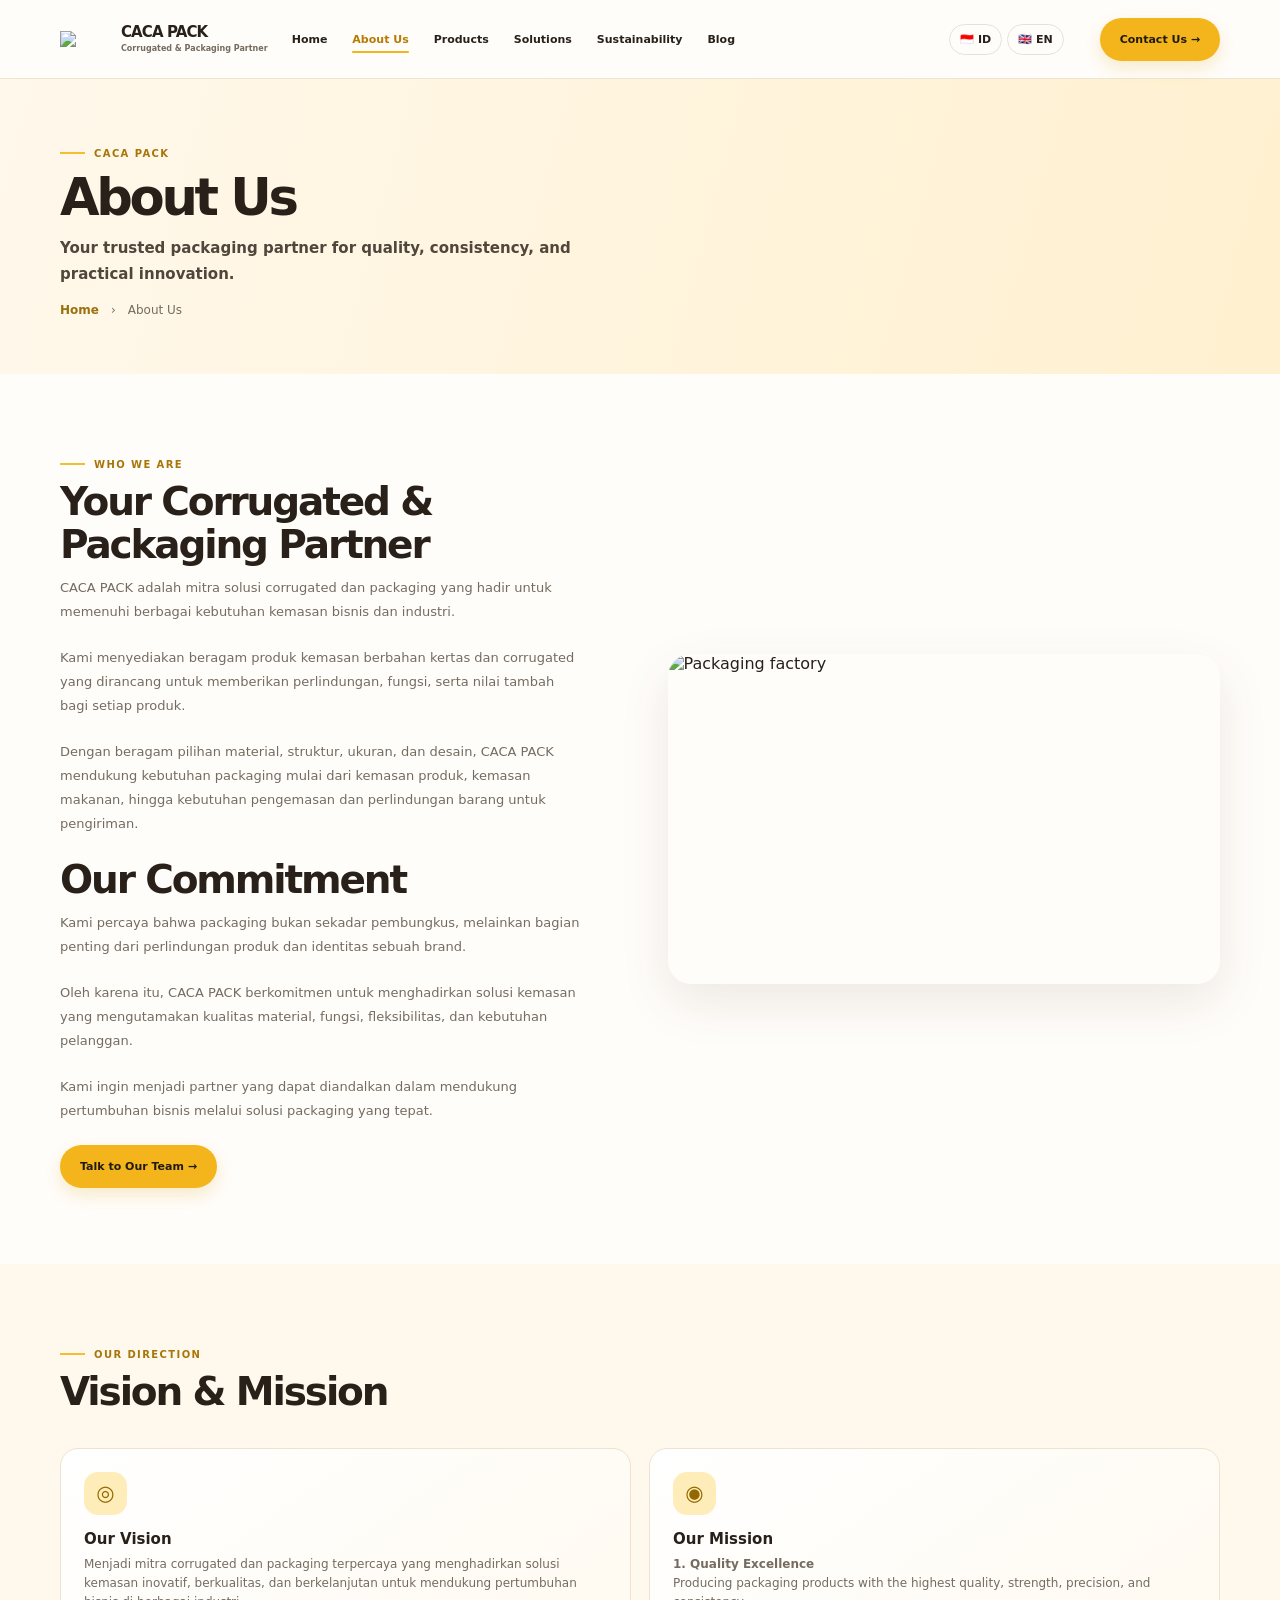
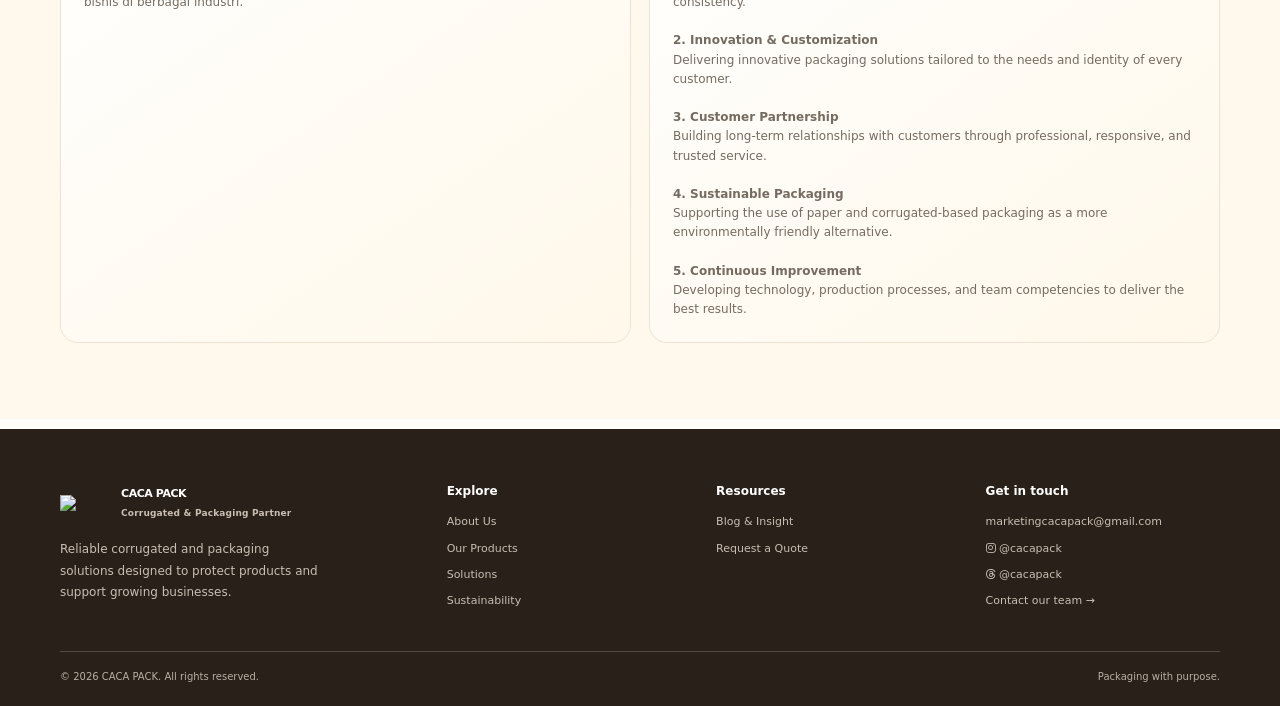
==== commit 7354c47b: "Add files via upload" ====
--- a/about.html
+++ b/about.html
@@ -6,16 +6,18 @@
   <meta name="description" content="CACA PACK corrugated and packaging solutions">
   <title>About Us | CACA PACK</title>
   <link rel="stylesheet" href="styles.css">
+  <link
+  rel="stylesheet"
+  href="https://cdnjs.cloudflare.com/ajax/libs/font-awesome/6.7.2/css/all.min.css"
+/>
+
 </head>
 <body>
   <header>
     <div class="container nav">
-      <a class="brand" href="index.html">
-        <span class="brand-mark">C</span>
-        <span>
-          CACA PACK
-          <small>We Create Packaging Solutions</small>
-        </span>
+      <a class="brand" href="index.html" aria-label="about">
+      <img src="asset/logo.png">
+        <span class="brand-name">CACA PACK<small>Corrugated & Packaging Partner</small></span>
       </a>
       <button class="menu-toggle" aria-label="Open navigation" aria-expanded="false">☰</button>
       <nav class="navlinks">
@@ -46,13 +48,19 @@
       <div class="container split">
         <div class="copy">
           <span class="eyebrow">Who we are</span>
-          <h2>We make packaging work better.</h2>
-          <p>CACA PACK is a corrugated and packaging solutions company focused on helping businesses move, store, and present products with confidence.</p>
-          <p>We believe great packaging starts by understanding the product, the journey, and the people who handle it. Our team works with customers to find a practical fit for every requirement.</p>
+          <h2>Your Corrugated & Packaging Partner</h2>
+          <p>CACA PACK adalah mitra solusi corrugated dan packaging yang hadir untuk memenuhi berbagai kebutuhan kemasan bisnis dan industri.</p>
+          <p>Kami menyediakan beragam produk kemasan berbahan kertas dan corrugated yang dirancang untuk memberikan perlindungan, fungsi, serta nilai tambah bagi setiap produk.</p>
+          <p>Dengan beragam pilihan material, struktur, ukuran, dan desain, CACA PACK mendukung kebutuhan packaging mulai dari kemasan produk, kemasan makanan, hingga kebutuhan pengemasan dan perlindungan barang untuk pengiriman.</p>
+          
+          <H2>Our Commitment</H2>
+          <p>Kami percaya bahwa packaging bukan sekadar pembungkus, melainkan bagian penting dari perlindungan produk dan identitas sebuah brand.</p>
+          <p>Oleh karena itu, CACA PACK berkomitmen untuk menghadirkan solusi kemasan yang mengutamakan kualitas material, fungsi, fleksibilitas, dan kebutuhan pelanggan.</p>
+          <p>Kami ingin menjadi partner yang dapat diandalkan dalam mendukung pertumbuhan bisnis melalui solusi packaging yang tepat.</p>
           <a class="btn" href="contact.html">Talk to Our Team →</a>
         </div>
         <div class="split-img">
-          <img src="https://images.unsplash.com/photo-1567789884554-0b844b597180?auto=format&fit=crop&w=1100&q=85" alt="Packaging factory">
+          <img src="asset/home/3.jpg" alt="Packaging factory">
         </div>
       </div>
     </section>
@@ -69,61 +77,23 @@
           <div class="icon-card">
             <div class="icon">◎</div>
             <h3>Our Vision</h3>
-            <p>To be a trusted corrugated and packaging solutions partner, providing high-quality, innovative, and sustainable packaging to support the growth of various industries.</p>
+            <p>Menjadi mitra corrugated dan packaging terpercaya yang menghadirkan solusi kemasan inovatif, berkualitas, dan berkelanjutan untuk mendukung pertumbuhan bisnis di berbagai industri.</p>
           </div>
           <div class="icon-card">
             <div class="icon">◉</div>
             <h3>Our Mission</h3>
-            <p>
-            <strong>1. Quality Excellence</strong><br>
-            Producing packaging products with the best quality, strength, precision, and consistency.<br><br>
-            <strong>2. Innovation & Customization</strong><br>
-            Delivering innovative packaging solutions tailored to the needs and identity of each customer.<br><br>
-            <strong>3. Customer Partnership</strong><br>
-            Building long-term relationships with customers through professional, responsive, and trusted service.<br><br>
-            <strong>4. Sustainable Packaging</strong><br>
-            Supporting the use of paper and corrugated packaging as a more environmentally friendly alternative.<br><br>
-            <strong>5. Continuous Improvement</strong><br>
-            Developing technology, production processes, and team competence to deliver the best results.
+             <p>
+              <strong>1. Quality Excellence</strong><br>
+              Producing packaging products with the highest quality, strength, precision, and consistency.<br><br>
+              <strong>2. Innovation & Customization</strong><br>
+              Delivering innovative packaging solutions tailored to the needs and identity of every customer.<br><br>
+              <strong>3. Customer Partnership</strong><br>
+              Building long-term relationships with customers through professional, responsive, and trusted service.<br><br>
+              <strong>4. Sustainable Packaging</strong><br>
+              Supporting the use of paper and corrugated-based packaging as a more environmentally friendly alternative.<br><br>
+              <strong>5. Continuous Improvement</strong><br>
+              Developing technology, production processes, and team competencies to deliver the best results.
             </p>
-          </div>
-        </div>
-      </div>
-    </section>
-
-    <section>
-      <div class="container">
-        <div class="section-head">
-          <div>
-            <span class="eyebrow">What drives us</span>
-            <h2>Our Core Values</h2>
-          </div>
-        </div>
-        <div class="grid grid-3">
-          <div class="icon-card">
-            <div class="icon">01</div>
-            <h3>Quality Excellence</h3>
-            <p>Producing packaging products with the highest quality, strength, precision, and consistency.</p>
-          </div>
-          <div class="icon-card">
-            <div class="icon">02</div>
-            <h3>Innovation & Customization</h3>
-            <p>Delivering innovative packaging solutions tailored to the needs and identity of every customer.</p>
-          </div>
-          <div class="icon-card">
-            <div class="icon">03</div>
-            <h3>Customer Partnership</h3>
-            <p>Building long-term relationships with customers through professional, responsive, and trusted service.</p>
-          </div>
-          <div class="icon-card">
-            <div class="icon">04</div>
-            <h3>Sustainable Packaging</h3>
-            <p>Supporting the use of paper and corrugated-based packaging as a more environmentally friendly alternative.</p>
-          </div>
-          <div class="icon-card">
-            <div class="icon">05</div>
-            <h3>Continuous Improvement</h3>
-            <p>Developing technology, production processes, and team competencies to deliver the best results.</p>
           </div>
         </div>
       </div>
@@ -135,10 +105,10 @@
       <div class="footer-grid">
         <div>
           <a class="brand" href="index.html">
-            <span class="brand-mark">C</span>
+            <span><img src="asset/logo.png"></span>
             <span style="color:white">
               CACA PACK
-              <small style="color:#c9beb1">We Create Packaging Solutions</small>
+              <small style="color:#c9beb1">Corrugated & Packaging Partner</small>
             </span>
           </a>
           <p style="max-width:260px;margin-top:18px">Reliable corrugated and packaging solutions designed to protect products and support growing businesses.</p>
@@ -159,11 +129,12 @@
             <a href="contact.html">Request a Quote</a>
           </div>
         </div>
-        <div>
+        <div> 
           <h4>Get in touch</h4>
           <div class="footer-links">
-            <a href="mailto:info@cacapack.co.id">info@cacapack.co.id</a>
-            <a href="tel:+622125645678">+62 21 2564 5678</a>
+            <a href="marketingcacapack@gmail.com"> marketingcacapack@gmail.com</a>
+            <a href="https://www.instagram.com/cacapack/"> <i class="fa-brands fa-instagram"></i> @cacapack</a>
+            <a href="https://www.threads.com/@caca.pack?xmt=AQG0x4foAdvzgX38Ohn-9QdkGCNKvRKJUVE1vRJW42GY2ho"><i class="fa-brands fa-threads"></i> @cacapack</a>
             <a href="contact.html">Contact our team →</a>
           </div>
         </div>
--- a/styles.css
+++ b/styles.css
@@ -188,7 +188,28 @@
   .product-photo { height: 125px; }
   .footer-grid { grid-template-columns: 1fr 1fr; }
 }
-
+.social-links {
+  display: flex;
+  gap: 24px;
+}
+
+.social-links a {
+  display: flex;
+  align-items: center;
+  gap: 8px;
+  color: inherit;
+  text-decoration: none;
+}
+
+.social-links i {
+  font-size: 20px;
+}
+
+img {
+  width: 50px;
+  height: auto;
+  object-fit: contain;
+}
 
 /* ===== PRODUCT ADD / UPLOAD FEATURE ===== */
 .product-actions{display:flex;align-items:center;justify-content:space-between;gap:20px;margin-top:20px}
